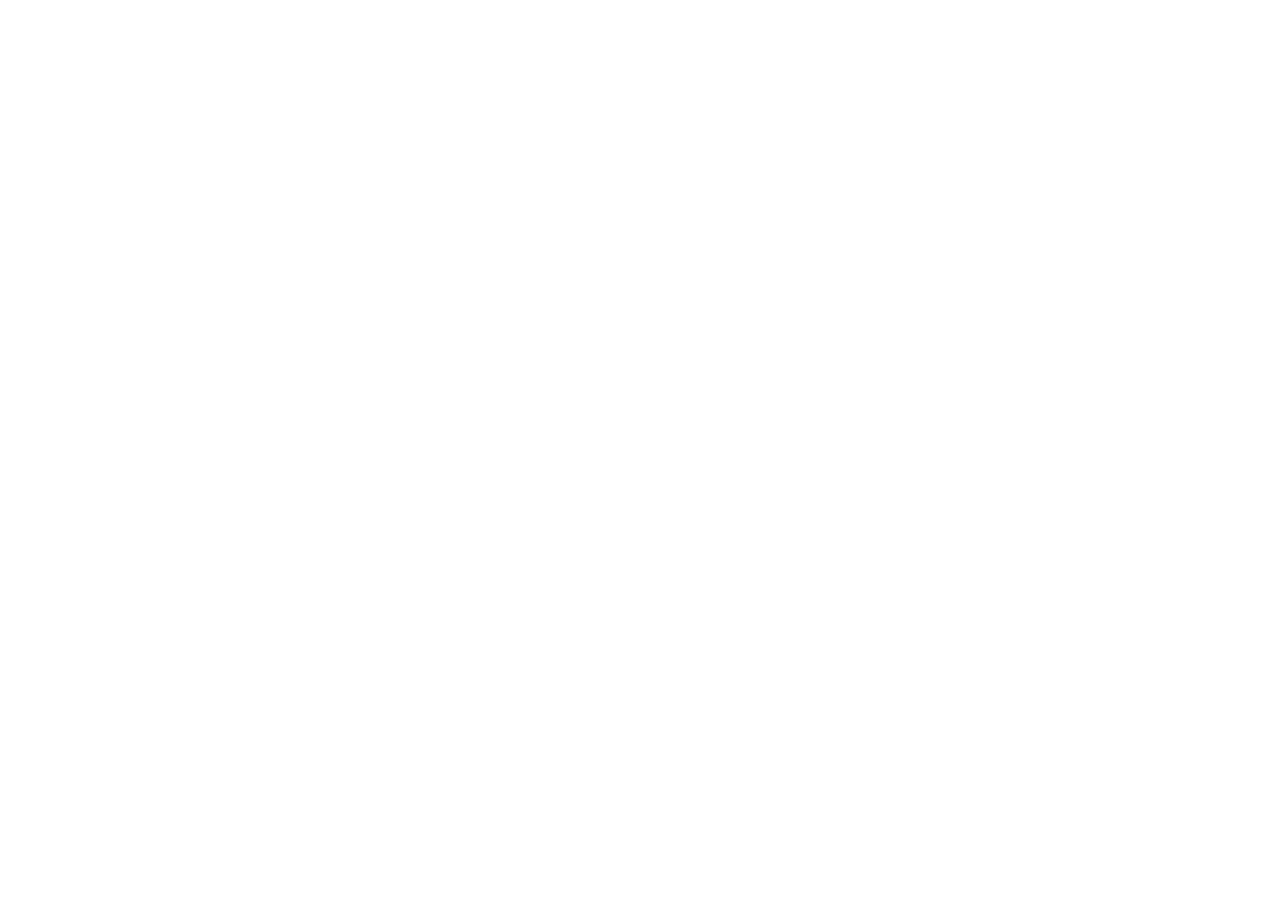
==== index.html @ c102a605 "updated fonts" ====
<!DOCTYPE html>
<html lang="en">
  <head>
    <meta charset="UTF-8" />
    <meta name="viewport" content="width=device-width, initial-scale=1.0" />
    <title>news letter</title>

    <!-- style sheet -->
    <link rel="stylesheet" href="style.css" />

    <!-- google fonts "Poppins" and " MerrieWeahter"  -->
    <link rel="preconnect" href="https://fonts.googleapis.com" />
    <link rel="preconnect" href="https://fonts.gstatic.com" crossorigin />
    <link
      href="https://fonts.googleapis.com/css2?family=Merriweather:ital,wght@0,300;0,400;0,700;0,900;1,300;1,400;1,700;1,900&family=Poppins:ital,wght@0,100;0,200;0,300;0,400;0,500;0,600;0,700;0,800;0,900;1,100;1,200;1,300;1,400;1,500;1,600;1,700;1,800;1,900&display=swap"
      rel="stylesheet" />
  </head>
  <body></body>
</html>
---- style.css ----
* {
  margin: 0;
  padding: 0;
  box-sizing: border-box;
}
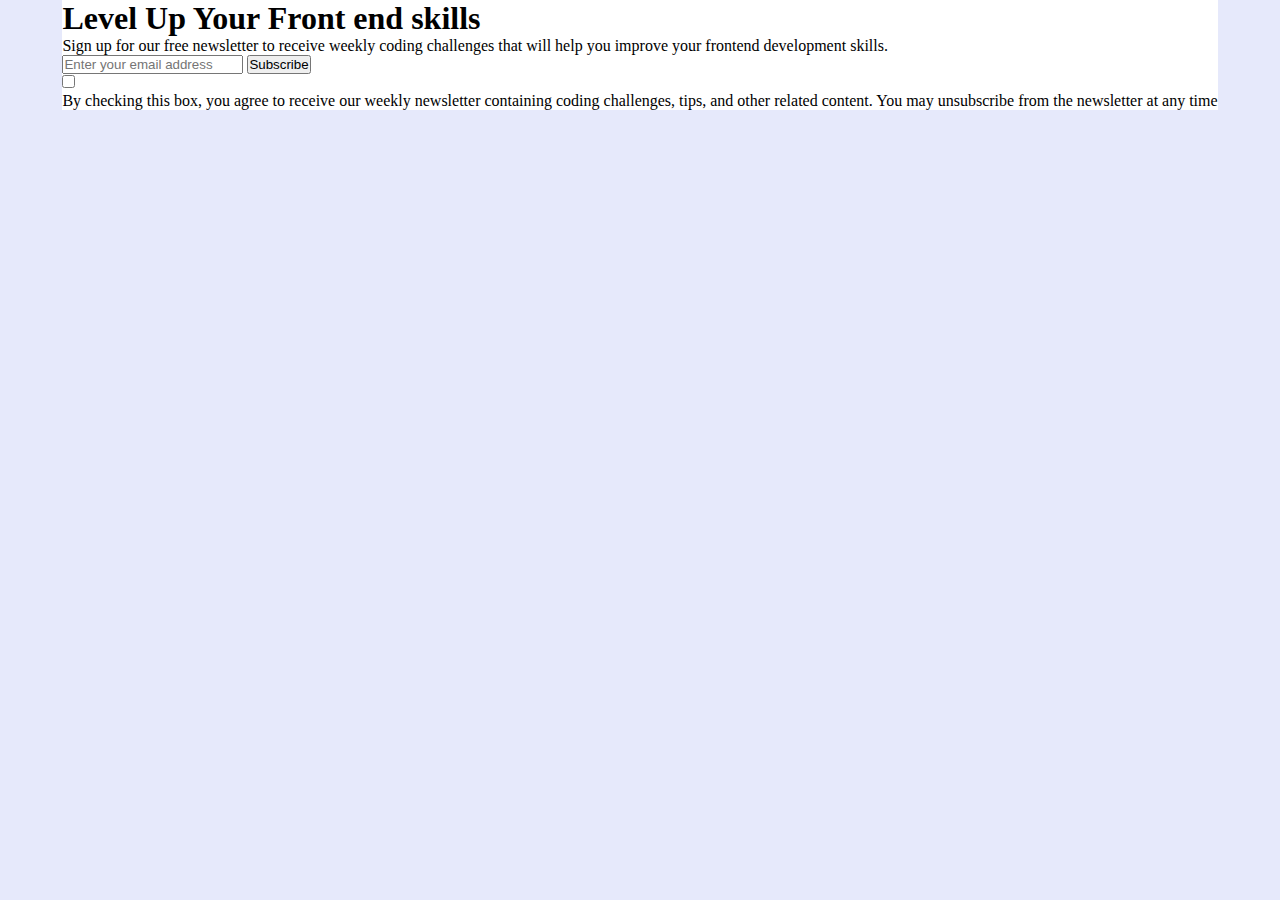
==== commit 68dcb082: "added post action" ====
--- a/index.html
+++ b/index.html
@@ -15,5 +15,25 @@
       href="https://fonts.googleapis.com/css2?family=Merriweather:ital,wght@0,300;0,400;0,700;0,900;1,300;1,400;1,700;1,900&family=Poppins:ital,wght@0,100;0,200;0,300;0,400;0,500;0,600;0,700;0,800;0,900;1,100;1,200;1,300;1,400;1,500;1,600;1,700;1,800;1,900&display=swap"
       rel="stylesheet" />
   </head>
-  <body></body>
+  <body>
+    <div class="card">
+      <h1 class="main-heading">Level Up Your Front end skills</h1>
+      <p class="sub-heading">
+        Sign up for our free newsletter to receive weekly coding challenges that
+        will help you improve your frontend development skills.
+      </p>
+      <form action="./subscribed.html" method="post" class="input-form">
+        <input type="email" placeholder="Enter your email address" />
+        <button type="submit">Subscribe</button>
+      </form>
+      <div class="agree-section">
+        <input type="checkbox" />
+        <p>
+          By checking this box, you agree to receive our weekly newsletter
+          containing coding challenges, tips, and other related content. You may
+          unsubscribe from the newsletter at any time
+        </p>
+      </div>
+    </div>
+  </body>
 </html>
--- a/style.css
+++ b/style.css
@@ -1,5 +1,30 @@
+:root {
+  /* fonts */
+  --poppins: 'Poppins', serif;
+  --merriweather: 'Merriweather', serif;
+
+  /* colors */
+  --button-heading-color: #111827;
+  --placeholrd-color: #b3b8d8;
+  --main-card-color: #ffffff;
+  --subheading-color: #374151;
+  --body-background-color: #e6e9fb;
+  --input-background-color: #fafaff;
+}
+
 * {
   margin: 0;
   padding: 0;
   box-sizing: border-box;
 }
+
+/* desktop desing 1440px */
+body {
+  background-color: var(--body-background-color);
+  display: grid;
+  place-content: center;
+}
+
+.card {
+  background-color: var(--main-card-color);
+}
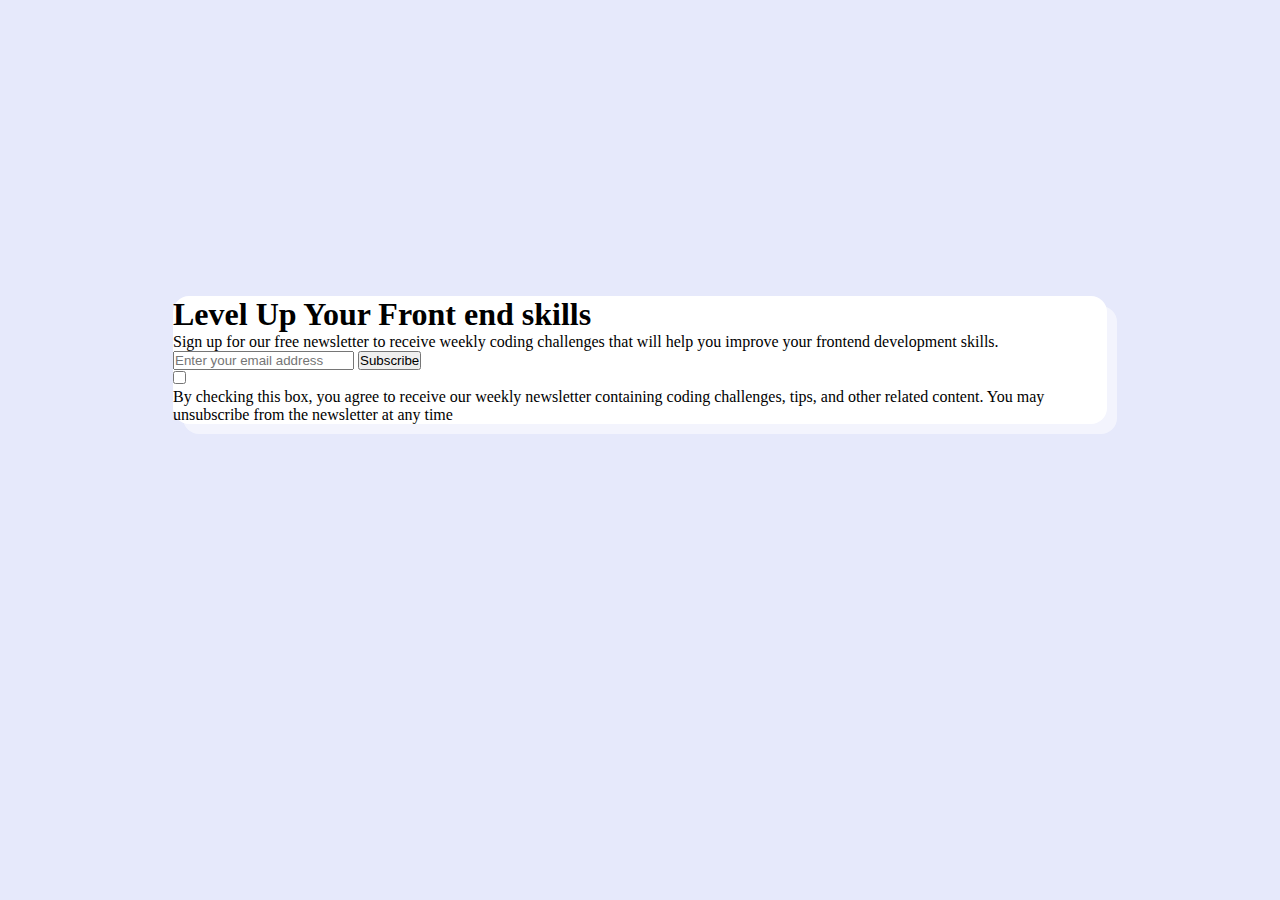
==== commit 8e75f30d: "card styles" ====
--- a/index.html
+++ b/index.html
@@ -22,7 +22,7 @@
         Sign up for our free newsletter to receive weekly coding challenges that
         will help you improve your frontend development skills.
       </p>
-      <form action="./subscribed.html" method="post" class="input-form">
+      <form action="./subscribed.html" method="get" class="input-form">
         <input type="email" placeholder="Enter your email address" />
         <button type="submit">Subscribe</button>
       </form>
--- a/style.css
+++ b/style.css
@@ -23,8 +23,12 @@
   background-color: var(--body-background-color);
   display: grid;
   place-content: center;
+  margin: 18.5rem 10.8125rem;
 }
 
 .card {
   background-color: var(--main-card-color);
+  width: 100%;
+  box-shadow: 10px 10px rgba(255, 255, 255, 0.52);
+  border-radius: 1rem;
 }
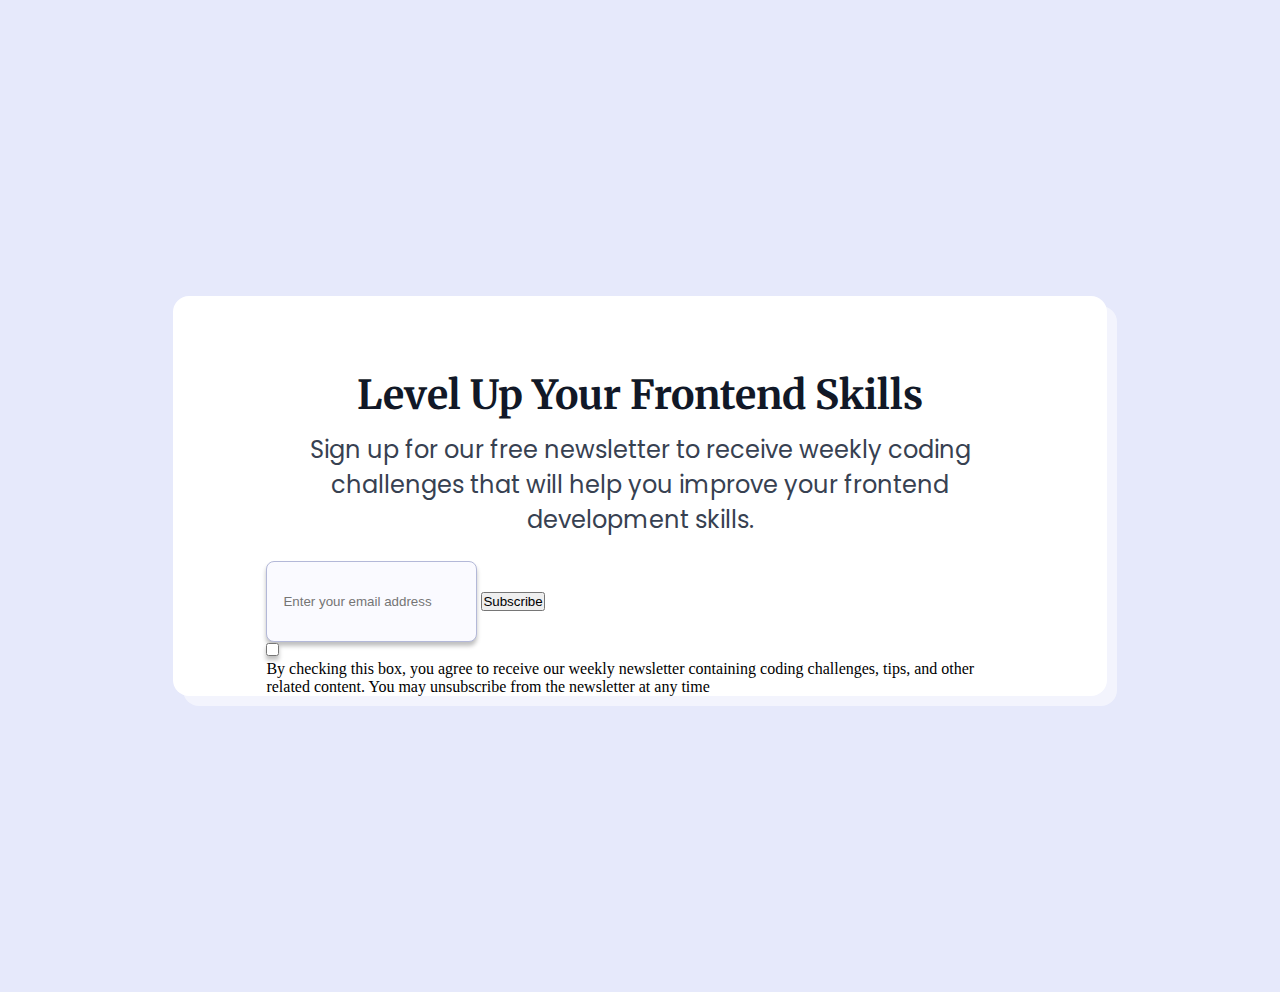
==== commit 97e07152: "further styles" ====
--- a/index.html
+++ b/index.html
@@ -17,22 +17,25 @@
   </head>
   <body>
     <div class="card">
-      <h1 class="main-heading">Level Up Your Front end skills</h1>
-      <p class="sub-heading">
-        Sign up for our free newsletter to receive weekly coding challenges that
-        will help you improve your frontend development skills.
-      </p>
-      <form action="./subscribed.html" method="get" class="input-form">
-        <input type="email" placeholder="Enter your email address" />
-        <button type="submit">Subscribe</button>
-      </form>
-      <div class="agree-section">
-        <input type="checkbox" />
-        <p>
-          By checking this box, you agree to receive our weekly newsletter
-          containing coding challenges, tips, and other related content. You may
-          unsubscribe from the newsletter at any time
+      <div class="content">
+        <h1 class="main-heading">Level Up Your Frontend Skills</h1>
+        <p class="sub-heading">
+          Sign up for our free newsletter to receive weekly coding challenges
+          that will help you improve your frontend development skills.
         </p>
+
+        <form action="./subscribed.html" method="get" class="input-form">
+          <input type="email" placeholder="Enter your email address" />
+          <button type="submit">Subscribe</button>
+        </form>
+        <div class="agree-section">
+          <input type="checkbox" />
+          <p>
+            By checking this box, you agree to receive our weekly newsletter
+            containing coding challenges, tips, and other related content. You
+            may unsubscribe from the newsletter at any time
+          </p>
+        </div>
       </div>
     </div>
   </body>
--- a/style.css
+++ b/style.css
@@ -31,4 +31,41 @@
   width: 100%;
   box-shadow: 10px 10px rgba(255, 255, 255, 0.52);
   border-radius: 1rem;
+  display: grid;
+  align-items: start;
 }
+
+.content {
+  width: 80%;
+  margin: 0 auto;
+}
+
+.main-heading {
+  font-size: 2.5rem;
+  font-family: var(--merriweather);
+  font-weight: bold;
+  text-align: center;
+  margin: 4.625rem 0 0.75rem;
+  color: var(--button-heading-color);
+}
+
+.sub-heading {
+  font-family: var(--poppins);
+  font-weight: 400;
+  font-size: 1.5rem;
+  text-align: center;
+  color: var(--subheading-color);
+  margin-bottom: 1.5rem;
+}
+
+input {
+  padding: 2rem 1rem;
+  background-color: var(--input-background-color);
+  border: 1px solid var(--placeholrd-color);
+  box-shadow: 0 4px 4px rgba(0, 0, 0, 0.25);
+  border-radius: 0.5rem;
+}
+
+/* input::placeholder {
+    font-size: ;
+} */
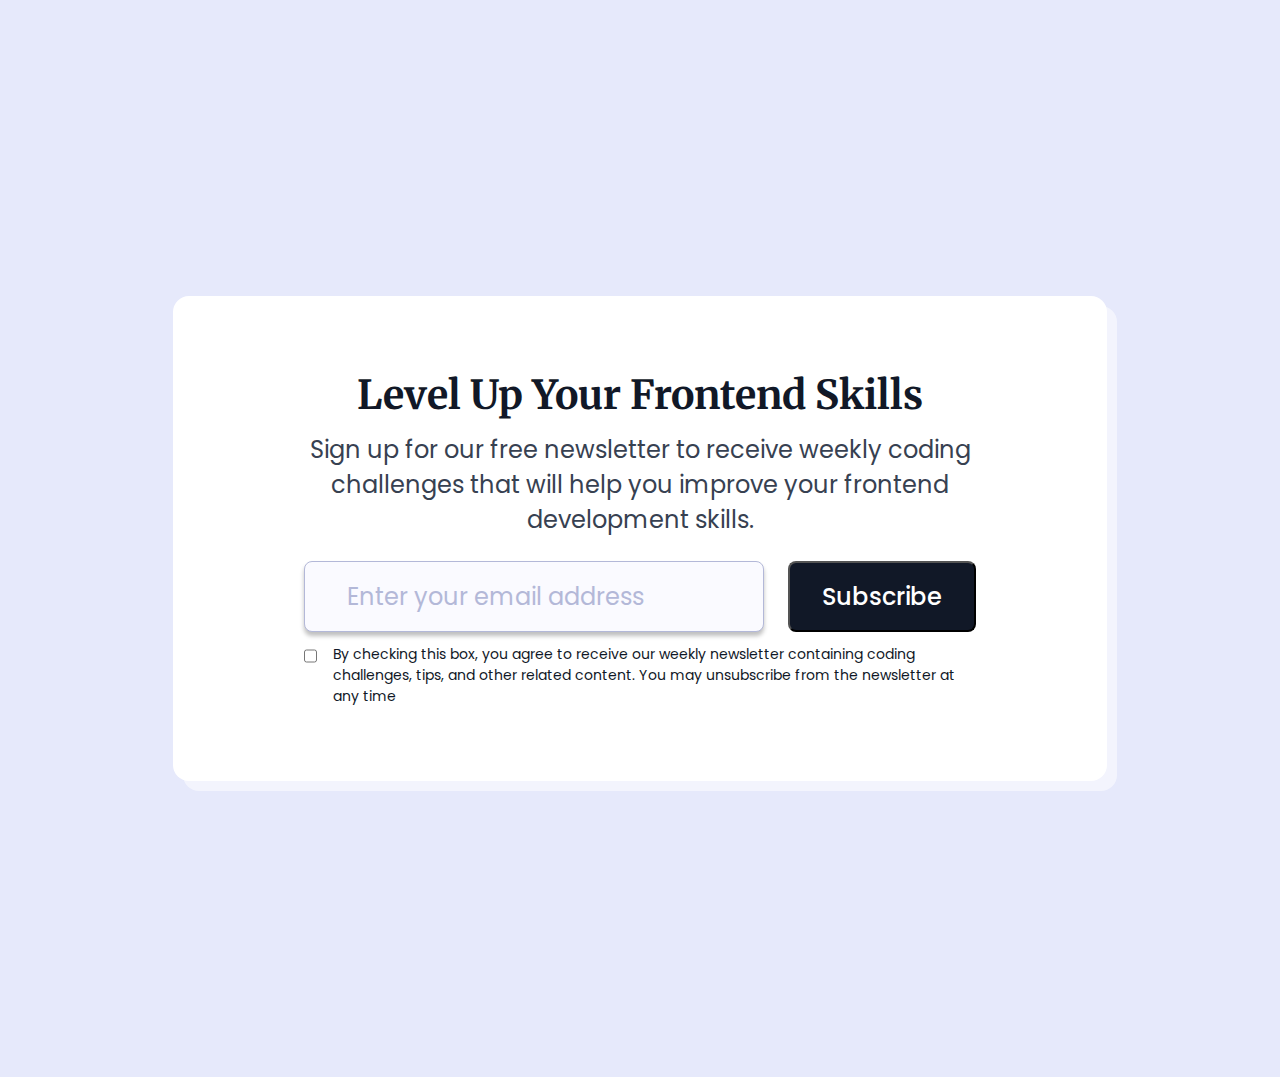
==== commit 3b75e414: "completed styles" ====
--- a/index.html
+++ b/index.html
@@ -25,12 +25,16 @@
         </p>
 
         <form action="./subscribed.html" method="get" class="input-form">
-          <input type="email" placeholder="Enter your email address" />
+          <input
+            type="email"
+            placeholder="Enter your email address"
+            class="email-input"
+            required />
           <button type="submit">Subscribe</button>
         </form>
         <div class="agree-section">
-          <input type="checkbox" />
-          <p>
+          <input type="checkbox" class="checkbox-input" required />
+          <p class="agree-text">
             By checking this box, you agree to receive our weekly newsletter
             containing coding challenges, tips, and other related content. You
             may unsubscribe from the newsletter at any time
--- a/style.css
+++ b/style.css
@@ -10,6 +10,7 @@
   --subheading-color: #374151;
   --body-background-color: #e6e9fb;
   --input-background-color: #fafaff;
+  --input-checkbox-background: #d9d9d9;
 }
 
 * {
@@ -58,14 +59,62 @@
   margin-bottom: 1.5rem;
 }
 
-input {
-  padding: 2rem 1rem;
+.input-form {
+  display: flex;
+  gap: 1.5rem;
+  margin: 0 auto;
+  width: 90%;
+  margin-bottom: 0.75rem;
+}
+
+.email-input {
+  padding: 1rem 2rem;
   background-color: var(--input-background-color);
   border: 1px solid var(--placeholrd-color);
   box-shadow: 0 4px 4px rgba(0, 0, 0, 0.25);
   border-radius: 0.5rem;
+  outline: none;
+  width: 100%;
+  font-size: 1.5rem;
+  font-family: var(--poppins);
 }
 
-/* input::placeholder {
-    font-size: ;
-} */
+.email-input::placeholder {
+  padding-left: 0.625rem;
+  font-family: var(--poppins);
+  font-weight: 400;
+  font-size: 1.5rem;
+  color: var(--placeholrd-color);
+  cursor: pointer;
+}
+
+button {
+  padding: 1rem 2rem;
+  background-color: var(--button-heading-color);
+  font-family: var(--poppins);
+  font-weight: 500;
+  color: var(--main-card-color);
+  font-size: 1.5rem;
+  text-align: center;
+  border-radius: 0.5rem;
+  outline: none;
+}
+
+.agree-section {
+  display: flex;
+  width: 90%;
+  margin: 0 auto 4.625rem auto;
+}
+
+.checkbox-input {
+  margin-right: 1rem;
+  height: 1.5rem;
+  width: 1.5rem;
+}
+
+.agree-text {
+  font-family: var(--poppins);
+  font-size: 0.875rem;
+  font-weight: 400;
+  color: var(--button-heading-color);
+}
